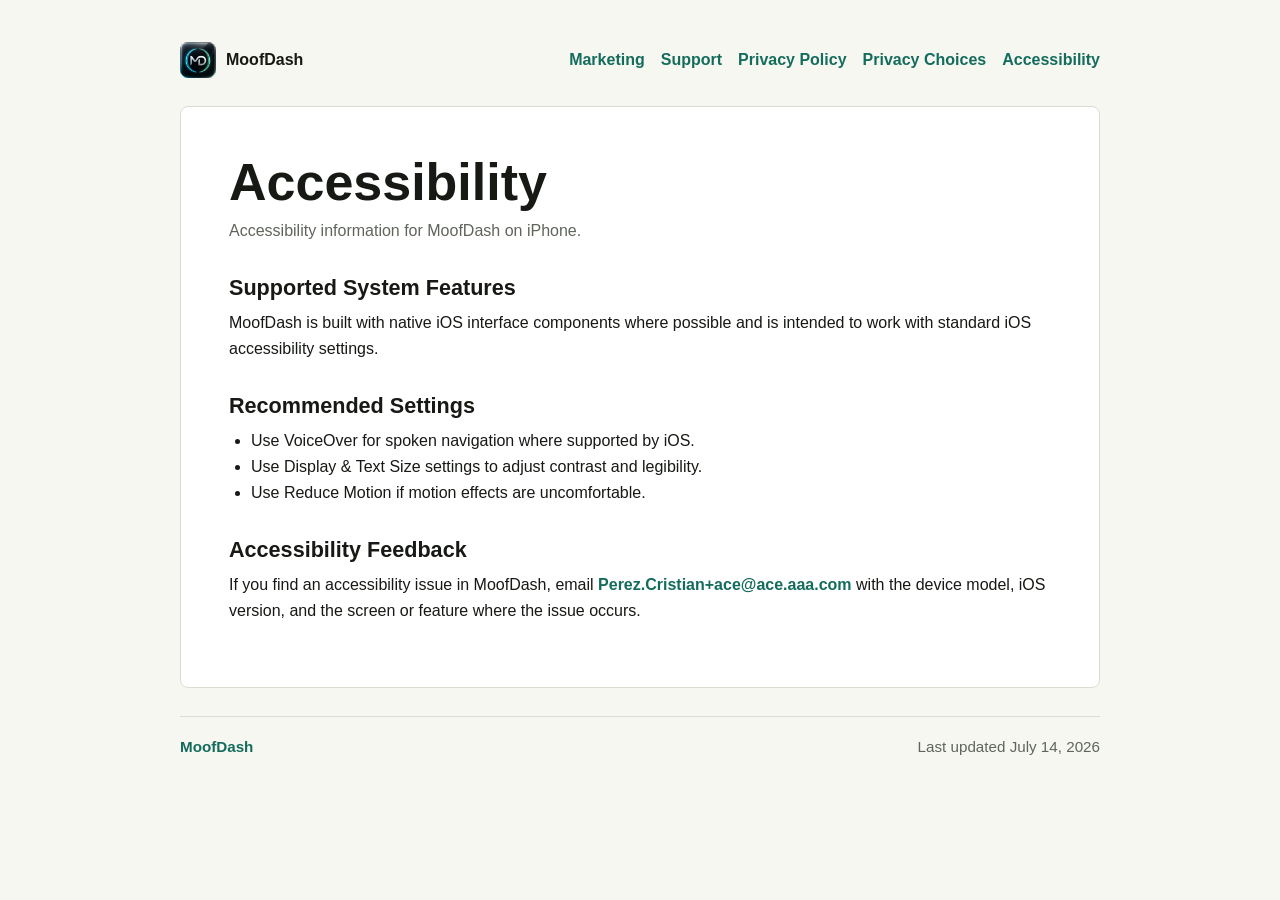
==== accessibility/index.html @ 9db0f5a4 "Add App Store metadata pages" ====
<!doctype html>
<html lang="en">
  <head>
    <meta charset="utf-8">
    <meta name="viewport" content="width=device-width, initial-scale=1">
    <title>MoofDash Accessibility</title>
    <meta name="description" content="Accessibility information for the MoofDash iOS app.">
    <link rel="icon" href="../assets/moofdash-icon.png">
    <link rel="stylesheet" href="../styles.css">
  </head>
  <body>
    <main class="shell">
      <nav class="nav" aria-label="Main navigation">
        <a class="brand" href="../">
          <img src="../assets/moofdash-icon.png" alt="">
          <span>MoofDash</span>
        </a>
        <div class="nav-links">
          <a href="../marketing/">Marketing</a>
          <a href="../support/">Support</a>
          <a href="../privacy/">Privacy Policy</a>
          <a href="../privacy-choices/">Privacy Choices</a>
          <a href="../accessibility/">Accessibility</a>
        </div>
      </nav>

      <article class="content">
        <h1>Accessibility</h1>
        <p class="muted">Accessibility information for MoofDash on iPhone.</p>

        <h2>Supported System Features</h2>
        <p>MoofDash is built with native iOS interface components where possible and is intended to work with standard iOS accessibility settings.</p>

        <h2>Recommended Settings</h2>
        <ul>
          <li>Use VoiceOver for spoken navigation where supported by iOS.</li>
          <li>Use Display &amp; Text Size settings to adjust contrast and legibility.</li>
          <li>Use Reduce Motion if motion effects are uncomfortable.</li>
        </ul>

        <h2>Accessibility Feedback</h2>
        <p>If you find an accessibility issue in MoofDash, email <a href="mailto:Perez.Cristian+ace@ace.aaa.com">Perez.Cristian+ace@ace.aaa.com</a> with the device model, iOS version, and the screen or feature where the issue occurs.</p>
      </article>

      <footer class="footer">
        <a href="../">MoofDash</a>
        <span>Last updated July 14, 2026</span>
      </footer>
    </main>
  </body>
</html>
---- styles.css ----
:root {
  color-scheme: light dark;
  --bg: #f7f7f2;
  --panel: #ffffff;
  --text: #171915;
  --muted: #5f655b;
  --line: #d9ddd2;
  --accent: #146c5c;
  --accent-strong: #0d473d;
}

* {
  box-sizing: border-box;
}

body {
  margin: 0;
  background: var(--bg);
  color: var(--text);
  font-family: -apple-system, BlinkMacSystemFont, "Segoe UI", sans-serif;
  line-height: 1.6;
}

a {
  color: var(--accent);
  font-weight: 650;
  text-decoration: none;
}

a:hover {
  text-decoration: underline;
}

.shell {
  width: min(920px, calc(100% - 32px));
  margin: 0 auto;
  padding: 32px 0 56px;
}

.nav {
  display: flex;
  align-items: center;
  justify-content: space-between;
  gap: 16px;
  padding: 10px 0 28px;
}

.brand {
  display: inline-flex;
  align-items: center;
  gap: 10px;
  color: var(--text);
  font-weight: 750;
}

.brand img {
  width: 36px;
  height: 36px;
  border-radius: 8px;
}

.nav-links {
  display: flex;
  flex-wrap: wrap;
  gap: 16px;
  justify-content: flex-end;
}

.hero,
.content {
  background: var(--panel);
  border: 1px solid var(--line);
  border-radius: 8px;
  padding: clamp(24px, 5vw, 48px);
}

.hero {
  display: grid;
  grid-template-columns: 96px 1fr;
  gap: 24px;
  align-items: center;
}

.hero img {
  width: 96px;
  height: 96px;
  border-radius: 22px;
  box-shadow: 0 12px 28px rgba(0, 0, 0, 0.12);
}

h1 {
  margin: 0 0 8px;
  font-size: clamp(2rem, 5vw, 3.25rem);
  line-height: 1.05;
}

h2 {
  margin: 32px 0 8px;
  font-size: 1.35rem;
  line-height: 1.25;
}

h3 {
  margin: 22px 0 6px;
  font-size: 1.05rem;
}

p,
ul {
  margin: 0 0 16px;
}

ul {
  padding-left: 22px;
}

.muted {
  color: var(--muted);
}

.actions {
  display: flex;
  flex-wrap: wrap;
  gap: 12px;
  margin-top: 22px;
}

.button {
  display: inline-flex;
  align-items: center;
  justify-content: center;
  min-height: 44px;
  padding: 10px 16px;
  border: 1px solid var(--accent);
  border-radius: 8px;
  background: var(--accent);
  color: #ffffff;
  font-weight: 750;
}

.button.secondary {
  background: transparent;
  color: var(--accent);
}

.button:hover {
  text-decoration: none;
  background: var(--accent-strong);
  border-color: var(--accent-strong);
}

.button.secondary:hover {
  color: #ffffff;
}

.footer {
  border-top: 1px solid var(--line);
  color: var(--muted);
  display: flex;
  flex-wrap: wrap;
  gap: 8px 18px;
  justify-content: space-between;
  margin-top: 28px;
  padding-top: 18px;
  font-size: 0.95rem;
}

@media (max-width: 640px) {
  .nav {
    align-items: flex-start;
    flex-direction: column;
  }

  .nav-links {
    justify-content: flex-start;
  }

  .hero {
    grid-template-columns: 1fr;
  }
}

@media (prefers-color-scheme: dark) {
  :root {
    --bg: #10120f;
    --panel: #181b17;
    --text: #f4f5ef;
    --muted: #b9c0b2;
    --line: #30362d;
    --accent: #7ad6bf;
    --accent-strong: #9de5d4;
  }

  .button {
    color: #10201c;
  }

  .button.secondary:hover {
    color: #10201c;
  }
}
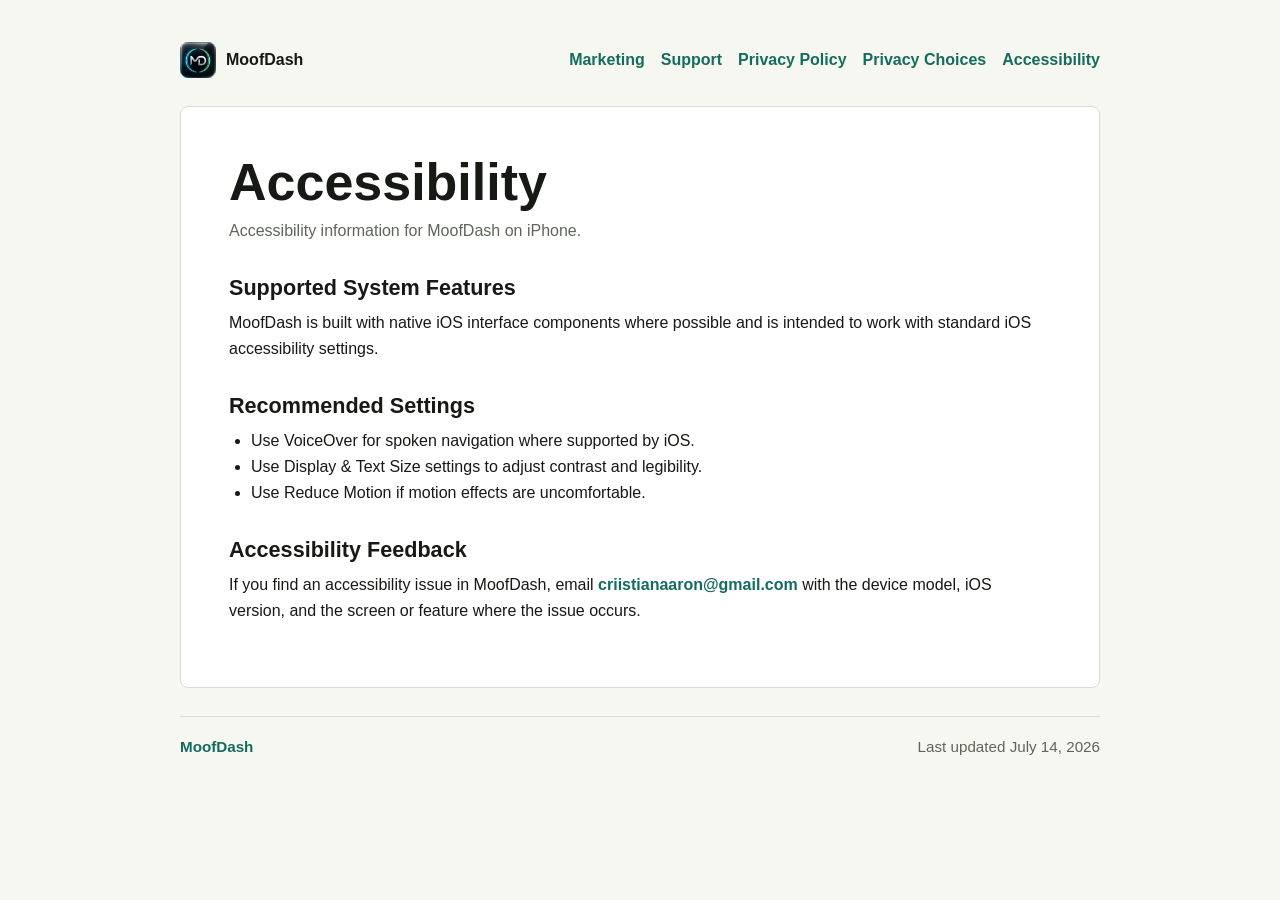
==== commit 6201dd1e: "Update support contact email" ====
--- a/accessibility/index.html
+++ b/accessibility/index.html
@@ -39,7 +39,7 @@
         </ul>
 
         <h2>Accessibility Feedback</h2>
-        <p>If you find an accessibility issue in MoofDash, email <a href="mailto:Perez.Cristian+ace@ace.aaa.com">Perez.Cristian+ace@ace.aaa.com</a> with the device model, iOS version, and the screen or feature where the issue occurs.</p>
+        <p>If you find an accessibility issue in MoofDash, email <a href="mailto:criistianaaron@gmail.com">criistianaaron@gmail.com</a> with the device model, iOS version, and the screen or feature where the issue occurs.</p>
       </article>
 
       <footer class="footer">
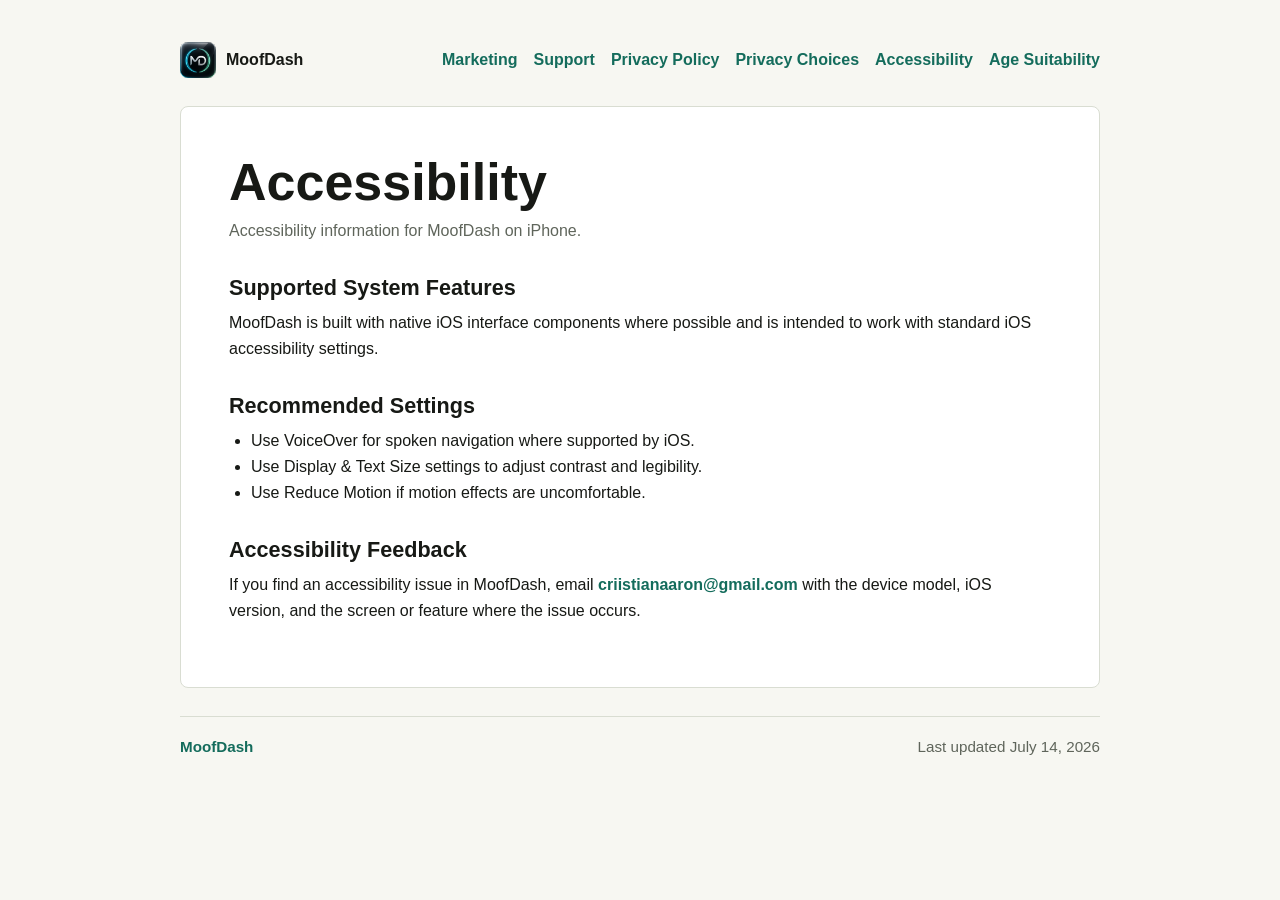
==== commit 8833d6eb: "Add age suitability page" ====
--- a/accessibility/index.html
+++ b/accessibility/index.html
@@ -21,6 +21,7 @@
           <a href="../privacy/">Privacy Policy</a>
           <a href="../privacy-choices/">Privacy Choices</a>
           <a href="../accessibility/">Accessibility</a>
+          <a href="../age-suitability/">Age Suitability</a>
         </div>
       </nav>
 
